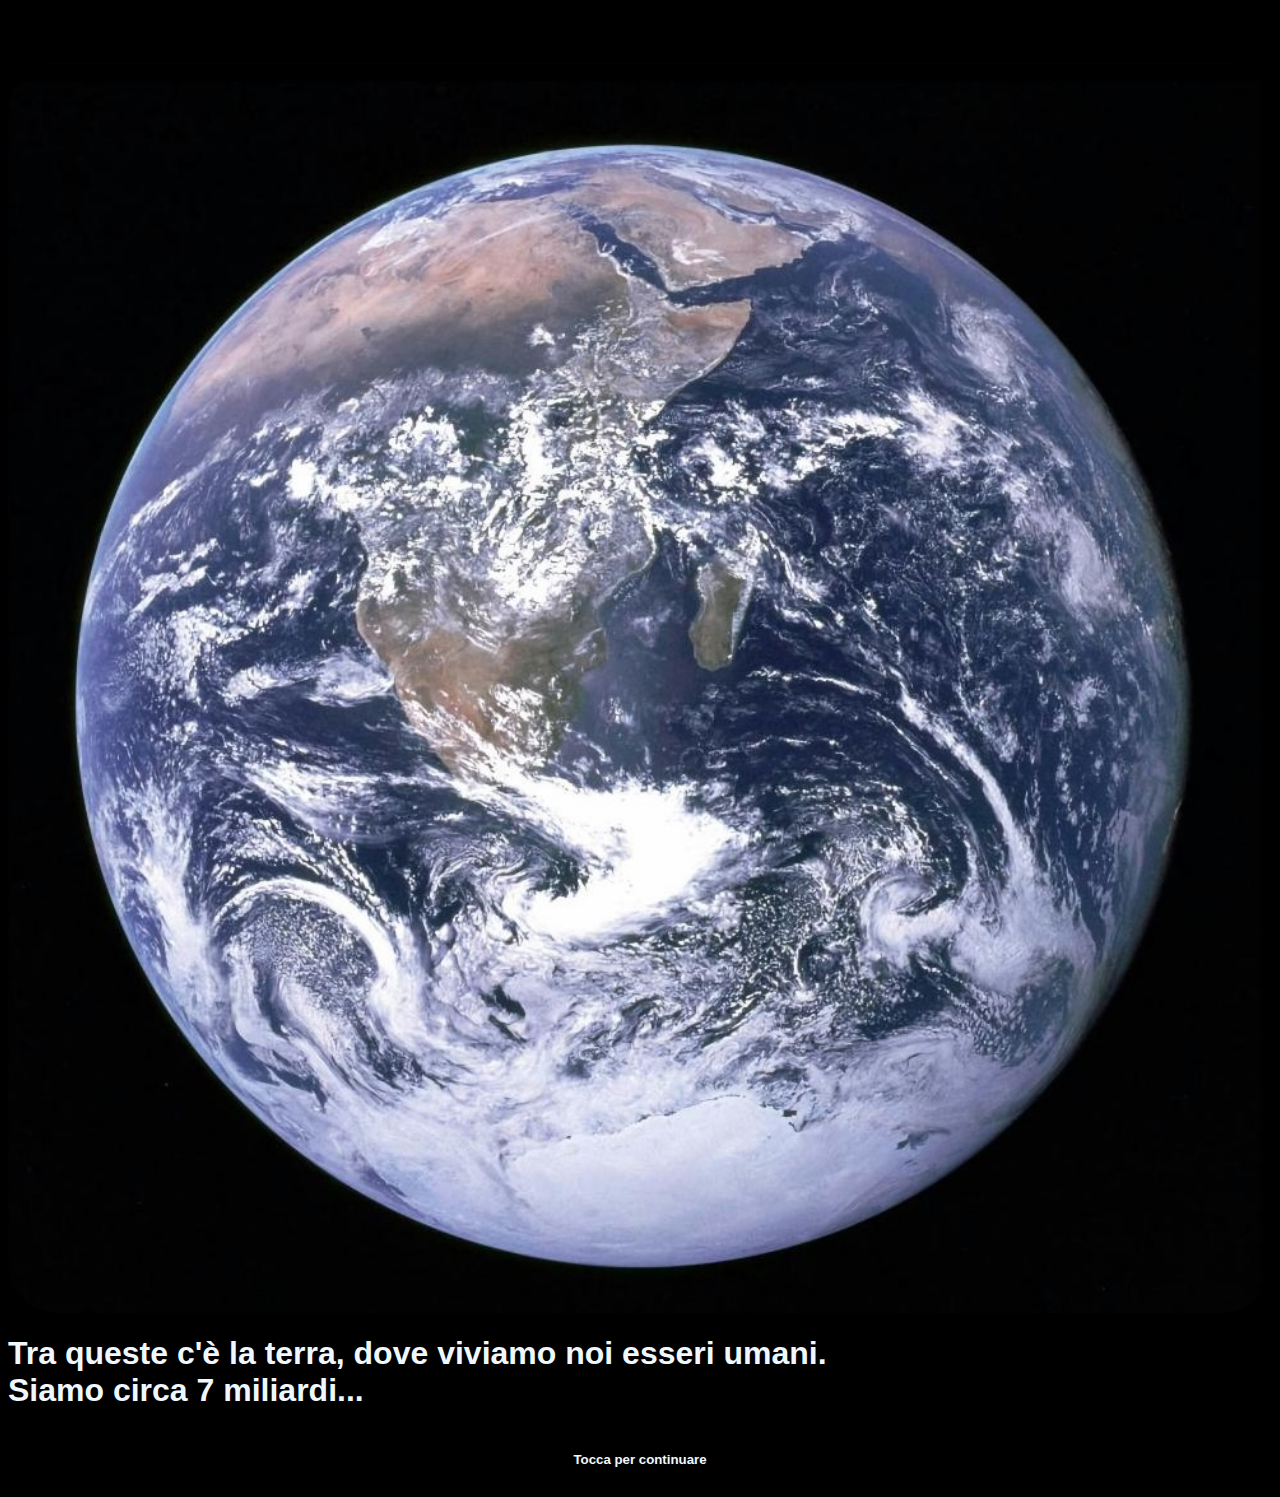
==== page2.html @ 34ed3b87 "Add files via upload" ====
<!DOCTYPE html>
<html lang="en">
<head>
    <meta charset="UTF-8">
    <meta name="viewport" content="width=device-width, initial-scale=1.0">
    <title>Document</title>
    <link rel="stylesheet" href="style.css">
</head>
<body>
    <br>
    <br>
    <br>

    <img src="terra.jpg" alt="terra" style="width: 100%;">
    <h1>Tra queste c'è la terra, dove viviamo noi esseri umani. <br> Siamo circa 7 miliardi...</h1>
    <a href="page3.html" style="display: flex; justify-content: center;">
        <h5>Tocca per continuare</h5>
    </a>
</body>
</html>
---- style.css ----
img {
    display: flex;
    justify-content: center;
    border-radius: 50px;
}
body {
    background-color: black;
}
h1 {
    animation: fadeIn 3s ease-in-out forwards; /* Animazione */
    color: aliceblue;
    font-family: Arial, Helvetica, sans-serif;
}

a {
    animation: fadeIn 5s ease-in-out forwards;
    display: flex;
    justify-content: center;
    color: aliceblue;
    font-family: Arial, Helvetica, sans-serif;
    text-decoration: none;
}

img {
    animation: fadeIn 1s ease-in-out forwards;
}

#kiss-place {
    animation: fadeIn 4s ease-in-out forwards;
}

@keyframes fadeIn {
    from {
        opacity: 0;
        transform: translateY(-20px); /* Inizia leggermente sopra */
    }
    to {
        opacity: 1;
        transform: translateY(0); /* Posizione originale */
    }
}
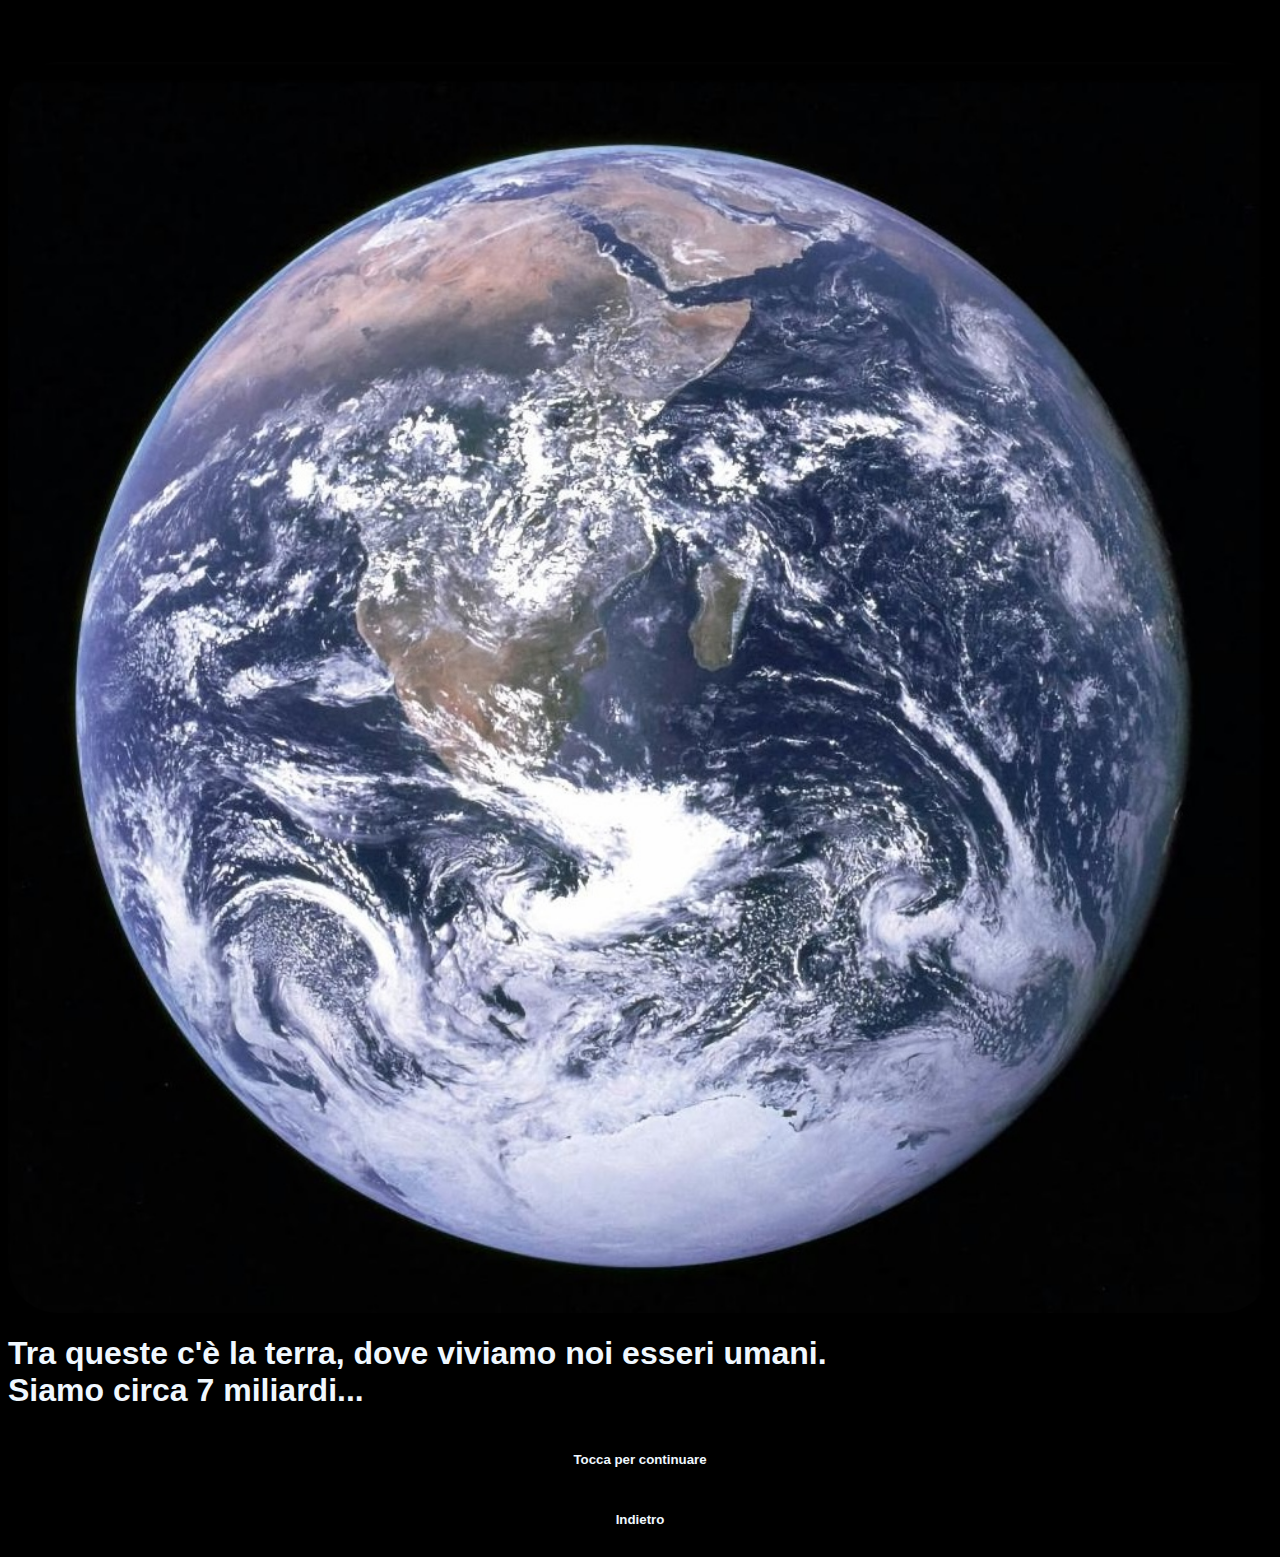
==== commit c68ca112: "Add files via upload" ====
--- a/page2.html
+++ b/page2.html
@@ -16,5 +16,9 @@
     <a href="page3.html" style="display: flex; justify-content: center;">
         <h5>Tocca per continuare</h5>
     </a>
+    
+    <a href="page1.html" style="display: flex; justify-content: center;">
+        <h5>Indietro</h5>
+    </a>
 </body>
 </html>--- a/style.css
+++ b/style.css
@@ -7,6 +7,18 @@
     background-color: black;
 }
 h1 {
+    animation: fadeIn 3s ease-in-out forwards; /* Animazione */
+    color: aliceblue;
+    font-family: Arial, Helvetica, sans-serif;
+}
+
+h2 {
+    animation: fadeIn 3s ease-in-out forwards; /* Animazione */
+    color: aliceblue;
+    font-family: Arial, Helvetica, sans-serif;
+}
+
+h3 {
     animation: fadeIn 3s ease-in-out forwards; /* Animazione */
     color: aliceblue;
     font-family: Arial, Helvetica, sans-serif;
@@ -29,6 +41,17 @@
     animation: fadeIn 4s ease-in-out forwards;
 }
 
+button {
+    background-color: black;
+    color: aliceblue;
+    padding: 0 25px 0 25px;
+    margin: 10%;
+    display: flex;
+    justify-content: center;
+    width: 70%;
+    animation: fadeIn 7s ease-in-out forwards
+}
+
 @keyframes fadeIn {
     from {
         opacity: 0;
@@ -38,4 +61,8 @@
         opacity: 1;
         transform: translateY(0); /* Posizione originale */
     }
-}+}
+
+.ritardato {
+    animation: fadeIn 6s ease-in-out forwards;
+}
